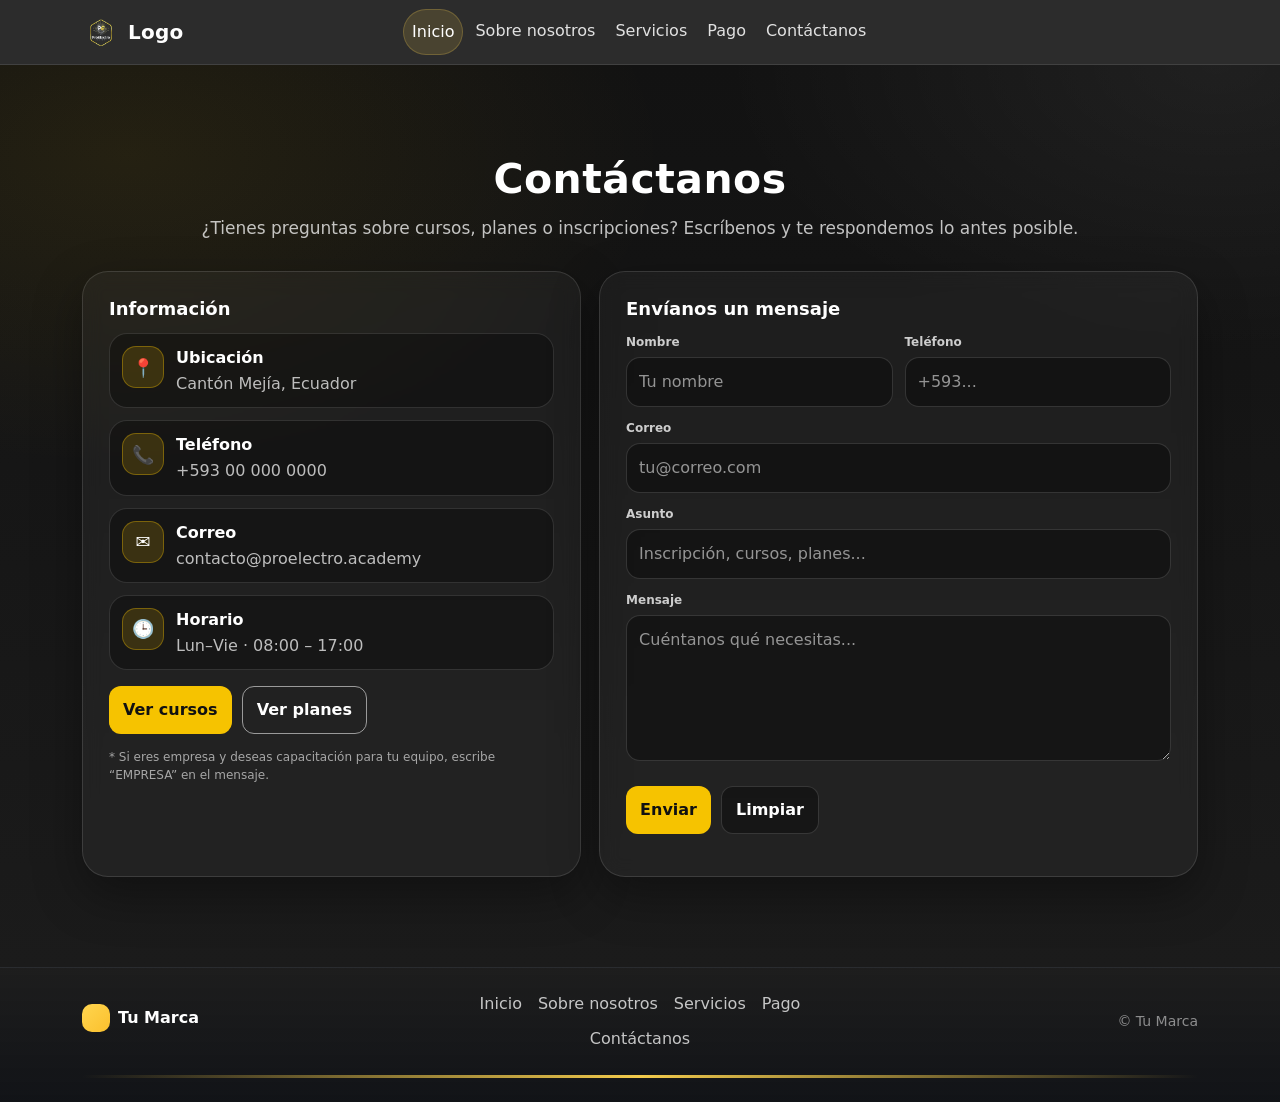
==== contactanos.html @ 2b4f97fa "informaicon" ====
<!doctype html>
<html lang="es">
<head>
  <meta charset="utf-8" />
  <meta name="viewport" content="width=device-width, initial-scale=1" />
  <title>Layout General</title>

  <!-- Bootstrap -->
  <link href="https://cdn.jsdelivr.net/npm/bootstrap@5.3.3/dist/css/bootstrap.min.css" rel="stylesheet">
  <!-- CSS -->
  <link rel="stylesheet" href="diseño.css" />
  <link rel="stylesheet" href="contactanos.css">
</head>

<body>

  <!-- NAVBAR -->
  <header class="sticky-top">
    <nav class="navbar navbar-expand-lg navbar-dark nav-oscuro">
      <div class="container">

      <!-- Logo -->
<a class="navbar-brand d-flex align-items-center gap-2" href="index.html">
  <img src="img/logo.png" alt="Logo" class="logo-img">
  <span class="brand-text d-none d-sm-inline">Logo</span>
</a>

        <!-- Toggle Mobile -->
        <button class="navbar-toggler border-0 shadow-none" type="button"
                data-bs-toggle="collapse" data-bs-target="#mainNav"
                aria-controls="mainNav" aria-expanded="false" aria-label="Abrir menú">
          <span class="navbar-toggler-icon"></span>
        </button>

        <!-- Menú -->
        <div class="collapse navbar-collapse" id="mainNav">

          <!-- Menú centrado real -->
          <ul class="navbar-nav mx-auto text-center nav-center">
            <li class="nav-item"><a class="nav-link active" href="index.html">Inicio</a></li>
            <li class="nav-item"><a class="nav-link" href="nosotros.html">Sobre nosotros</a></li>
            <li class="nav-item"><a class="nav-link" href="servicio.html">Servicios</a></li>
            <li class="nav-item"><a class="nav-link" href="pago.html">Pago</a></li>
            <li class="nav-item"><a class="nav-link" href="contactanos.html">Contáctanos</a></li>
          </ul>

          <!-- Spacer para que el centrado no se vaya (balance del logo) -->
          <div class="nav-spacer d-none d-lg-block"></div>
        </div>

      </div>
    </nav>
  </header>
  <main>

<section id="contactanos" class="contact-sec">
  <div class="container">

    <header class="contact-head">
      <h2 class="contact-title">Contáctanos</h2>
      <p class="contact-sub">
        ¿Tienes preguntas sobre cursos, planes o inscripciones? Escríbenos y te respondemos lo antes posible.
      </p>
    </header>

    <div class="contact-grid">

      <!-- Info -->
      <aside class="contact-card glass">
        <h3 class="cinfo-title">Información</h3>

        <ul class="cinfo-list">
          <li>
            <span class="cicon" aria-hidden="true">📍</span>
            <div>
              <b>Ubicación</b>
              <p>Cantón Mejía, Ecuador</p>
            </div>
          </li>

          <li>
            <span class="cicon" aria-hidden="true">📞</span>
            <div>
              <b>Teléfono</b>
              <p>+593 00 000 0000</p>
            </div>
          </li>

          <li>
            <span class="cicon" aria-hidden="true">✉️</span>
            <div>
              <b>Correo</b>
              <p>contacto@proelectro.academy</p>
            </div>
          </li>

          <li>
            <span class="cicon" aria-hidden="true">🕒</span>
            <div>
              <b>Horario</b>
              <p>Lun–Vie · 08:00 – 17:00</p>
            </div>
          </li>
        </ul>

        <div class="cinfo-cta">
          <a class="btn-yellow" href="#cursos">Ver cursos</a>
          <a class="btn-outline" href="#planes">Ver planes</a>
        </div>

        <div class="cinfo-note">
          * Si eres empresa y deseas capacitación para tu equipo, escribe “EMPRESA” en el mensaje.
        </div>
      </aside>

      <!-- Form -->
      <article class="contact-card glass">
        <h3 class="cform-title">Envíanos un mensaje</h3>

        <form class="cform" id="contactForm">
          <div class="cform-row">
            <label class="cfield">
              <span>Nombre</span>
              <input type="text" name="name" placeholder="Tu nombre" required>
            </label>

            <label class="cfield">
              <span>Teléfono</span>
              <input type="tel" name="phone" placeholder="+593..." required>
            </label>
          </div>

          <label class="cfield">
            <span>Correo</span>
            <input type="email" name="email" placeholder="tu@correo.com" required>
          </label>

          <label class="cfield">
            <span>Asunto</span>
            <input type="text" name="subject" placeholder="Inscripción, cursos, planes..." required>
          </label>

          <label class="cfield">
            <span>Mensaje</span>
            <textarea name="message" rows="5" placeholder="Cuéntanos qué necesitas..." required></textarea>
          </label>

          <div class="cform-actions">
            <button class="btn-yellow" type="submit">Enviar</button>
            <button class="btn-ghost" type="reset">Limpiar</button>
          </div>

          <p class="cform-msg" id="contactMsg" aria-live="polite"></p>
        </form>
      </article>

    </div>
  </div>
</section>

     


 </main>

  <!-- FOOTER -->
  <footer class="footer-oscuro">
    <div class="container py-4">
      <div class="row g-4 align-items-center">

        <div class="col-12 col-md-4 text-center text-md-start">
          <div class="d-inline-flex align-items-center gap-2">
            <span class="logo-box sm" aria-hidden="true"></span>
            <span class="fw-semibold">Tu Marca</span>
          </div>
        </div>

        <div class="col-12 col-md-4">
          <ul class="footer-links">
            <li><a href="index.html">Inicio</a></li>
            <li><a href="nosotros.html">Sobre nosotros</a></li>
            <li><a href="#servicios">Servicios</a></li>
            <li><a href="#pago">Pago</a></li>
            <li><a href="#contactanos">Contáctanos</a></li>
          </ul>
        </div>

        <div class="col-12 col-md-4 text-center text-md-end">
          <small class="text-white-50">© <span id="year"></span> Tu Marca</small>
        </div>
      </div>

      <div class="linea-amarilla mt-4" aria-hidden="true"></div>
    </div>
  </footer>

  <!-- Bootstrap JS -->
  <script src="https://cdn.jsdelivr.net/npm/bootstrap@5.3.3/dist/js/bootstrap.bundle.min.js"></script>
  <!-- JS -->
  <script src="app.js"></script>
</body>
</html>
---- diseño.css ----
:root{
  --dark: rgba(10,10,10,.86);      /* negro suavizado */
  --dark2: rgba(8,10,14,.96);
  --stroke: rgba(255,255,255,.10);
  --yellow: #ffd54f;
  --yellow2: #fbc02d;
}

/* MAIN BLANCO */
.main-blanco{
  background: #fff;
  color: #111;
  min-height: calc(100vh - 160px);
}

/* NAVBAR OSCURO DIFUMINADO */
.nav-oscuro{
  background: var(--dark);
  backdrop-filter: blur(10px);
  -webkit-backdrop-filter: blur(10px);
  border-bottom: 1px solid var(--stroke);
}

/* Logo */
.logo-box{
  width: 38px;
  height: 38px;
  border-radius: 12px;
  background: linear-gradient(135deg, var(--yellow), var(--yellow2));
}

.logo-box.sm{
  width: 28px;
  height: 28px;
  border-radius: 10px;
}

.logo-img{
  width: 38px;
  height: 38px;
  object-fit: contain;
}

.brand-text{
  font-weight: 700;
  letter-spacing: .2px;
}

/* Links */
.navbar .nav-link{
  color: rgba(255,255,255,.86);
  padding: .65rem .9rem;
  border-radius: 999px;
  transition: background .18s ease, transform .18s ease, color .18s ease;
}

.navbar .nav-link:hover{
  color: #fff;
  background: rgba(255,255,255,.06);
  transform: translateY(-1px);
}

.navbar .nav-link.active{
  color: #fff;
  background: rgba(255,213,79,.14);
  border: 1px solid rgba(255,213,79,.22);
}

/* Centrado real en escritorio */
.nav-center{ gap: .25rem; }
.nav-spacer{ width: 120px; } /* balancea el logo */

/* Mobile: menú bonito */
@media (max-width: 991.98px){
  .navbar-collapse{
    margin-top: .6rem;
    padding: .75rem;
    border: 1px solid var(--stroke);
    border-radius: 16px;
    background: rgba(10,10,10,.75);
  }
  .navbar .nav-link{
    display: block;
    padding: .85rem 1rem;
  }
}

/* FOOTER */
.footer-oscuro{
  background: linear-gradient(180deg, rgba(10,10,10,.92), var(--dark2));
  color: #fff;
  border-top: 1px solid var(--stroke);
}

.footer-links{
  list-style: none;
  padding: 0;
  margin: 0;
  display: flex;
  flex-wrap: wrap;
  gap: .7rem 1rem;
  justify-content: center;
}

.footer-links a{
  color: rgba(255,255,255,.75);
  text-decoration: none;
  border-bottom: 1px solid transparent;
  padding-bottom: 2px;
  transition: color .18s ease, border-color .18s ease;
}

.footer-links a:hover{
  color: #fff;
  border-color: rgba(255,213,79,.6);
}

.linea-amarilla{
  height: 3px;
  border-radius: 999px;
  background: linear-gradient(90deg, transparent, rgba(255,213,79,.95), transparent);
}
---- contactanos.css ----
/* =========================
   CONTACTO (SOLO SECCIÓN)
========================= */

.contact-sec{
  padding: clamp(56px, 7vw, 96px) 0;
  background:
    radial-gradient(900px 520px at 10% 10%, rgba(246,195,0,.08), transparent 60%),
    radial-gradient(900px 520px at 95% 0%, rgba(255,255,255,.06), transparent 55%),
    linear-gradient(180deg, #121212, #1b1b1b);
  color: #fff;
}

.container{
  width: min(1200px, calc(100% - 36px));
  margin: 0 auto;
}

.glass{
  background: rgba(255,255,255,.04);
  border: 1px solid rgba(255,255,255,.12);
  box-shadow: 0 18px 48px rgba(0,0,0,.35);
  backdrop-filter: blur(10px);
}

/* Head */
.contact-head{
  text-align: center;
  max-width: 900px;
  margin: 0 auto clamp(18px, 3vw, 28px);
}

.contact-title{
  margin: 0 0 10px;
  font-weight: 900;
  letter-spacing: .5px;
  font-size: clamp(26px, 3.2vw, 44px);
}

.contact-sub{
  margin: 0;
  color: rgba(255,255,255,.74);
  font-size: clamp(14px, 1.35vw, 17px);
  line-height: 1.7;
}

/* Grid responsive real */
.contact-grid{
  display: grid;
  gap: 18px;
  grid-template-columns: 1fr 1.2fr;
  align-items: stretch;
}

@media (max-width: 980px){
  .contact-grid{ grid-template-columns: 1fr; }
}

/* Card */
.contact-card{
  border-radius: 26px;
  overflow: hidden;
  padding: clamp(18px, 2.2vw, 26px);
}

/* Info */
.cinfo-title,
.cform-title{
  margin: 0 0 14px;
  font-weight: 900;
  font-size: 18px;
}

.cinfo-list{
  list-style: none;
  padding: 0;
  margin: 0 0 16px;
  display: grid;
  gap: 12px;
}

.cinfo-list li{
  display: grid;
  grid-template-columns: 42px 1fr;
  gap: 12px;
  align-items: start;
  padding: 12px 12px;
  border-radius: 18px;
  background: rgba(0,0,0,.30);
  border: 1px solid rgba(255,255,255,.12);
}

.cicon{
  width: 42px;
  height: 42px;
  border-radius: 14px;
  display: grid;
  place-items: center;
  background: rgba(246,195,0,.16);
  border: 1px solid rgba(246,195,0,.35);
  font-size: 18px;
}

.cinfo-list b{
  display: block;
  margin-bottom: 2px;
}

.cinfo-list p{
  margin: 0;
  color: rgba(255,255,255,.72);
  line-height: 1.45;
}

.cinfo-cta{
  display: flex;
  gap: 10px;
  flex-wrap: wrap;
  margin-top: 10px;
}

.cinfo-note{
  margin-top: 14px;
  color: rgba(255,255,255,.60);
  font-size: 12px;
  line-height: 1.5;
}

/* Form */
.cform{
  display: grid;
  gap: 12px;
}

.cform-row{
  display: grid;
  gap: 12px;
  grid-template-columns: 1fr 1fr;
}

@media (max-width: 520px){
  .cform-row{ grid-template-columns: 1fr; }
}

.cfield span{
  display: block;
  font-weight: 800;
  font-size: 12px;
  color: rgba(255,255,255,.78);
  margin: 0 0 6px;
}

.cfield input,
.cfield textarea{
  width: 100%;
  border-radius: 14px;
  padding: 12px 12px;
  background: rgba(0,0,0,.35);
  border: 1px solid rgba(255,255,255,.14);
  color: #fff;
  outline: none;
}

.cfield input::placeholder,
.cfield textarea::placeholder{
  color: rgba(255,255,255,.55);
}

.cfield input:focus,
.cfield textarea:focus{
  border-color: rgba(246,195,0,.55);
}

.cform-actions{
  display: flex;
  gap: 10px;
  flex-wrap: wrap;
  margin-top: 6px;
}

/* Buttons */
.btn-yellow{
  display: inline-flex;
  align-items: center;
  justify-content: center;
  gap: 10px;
  border: none;
  border-radius: 12px;
  padding: 11px 14px;
  background: #f6c300;
  color: #111;
  font-weight: 900;
  text-decoration: none;
  transition: .2s ease;
}

.btn-yellow:hover{
  filter: brightness(1.06);
  transform: translateY(-1px);
}

.btn-outline{
  display: inline-flex;
  align-items: center;
  justify-content: center;
  border-radius: 12px;
  padding: 11px 14px;
  background: transparent;
  border: 1px solid rgba(255,255,255,.55);
  color: #fff;
  font-weight: 900;
  text-decoration: none;
  transition: .2s ease;
}
.btn-outline:hover{
  border-color: rgba(246,195,0,.55);
  transform: translateY(-1px);
}

.btn-ghost{
  border-radius: 12px;
  padding: 11px 14px;
  background: rgba(0,0,0,.35);
  border: 1px solid rgba(255,255,255,.14);
  color: #fff;
  font-weight: 900;
  transition: .2s ease;
}
.btn-ghost:hover{
  border-color: rgba(246,195,0,.55);
  transform: translateY(-1px);
}

.cform-msg{
  margin: 4px 0 0;
  color: rgba(255,255,255,.75);
  font-size: 13px;
}
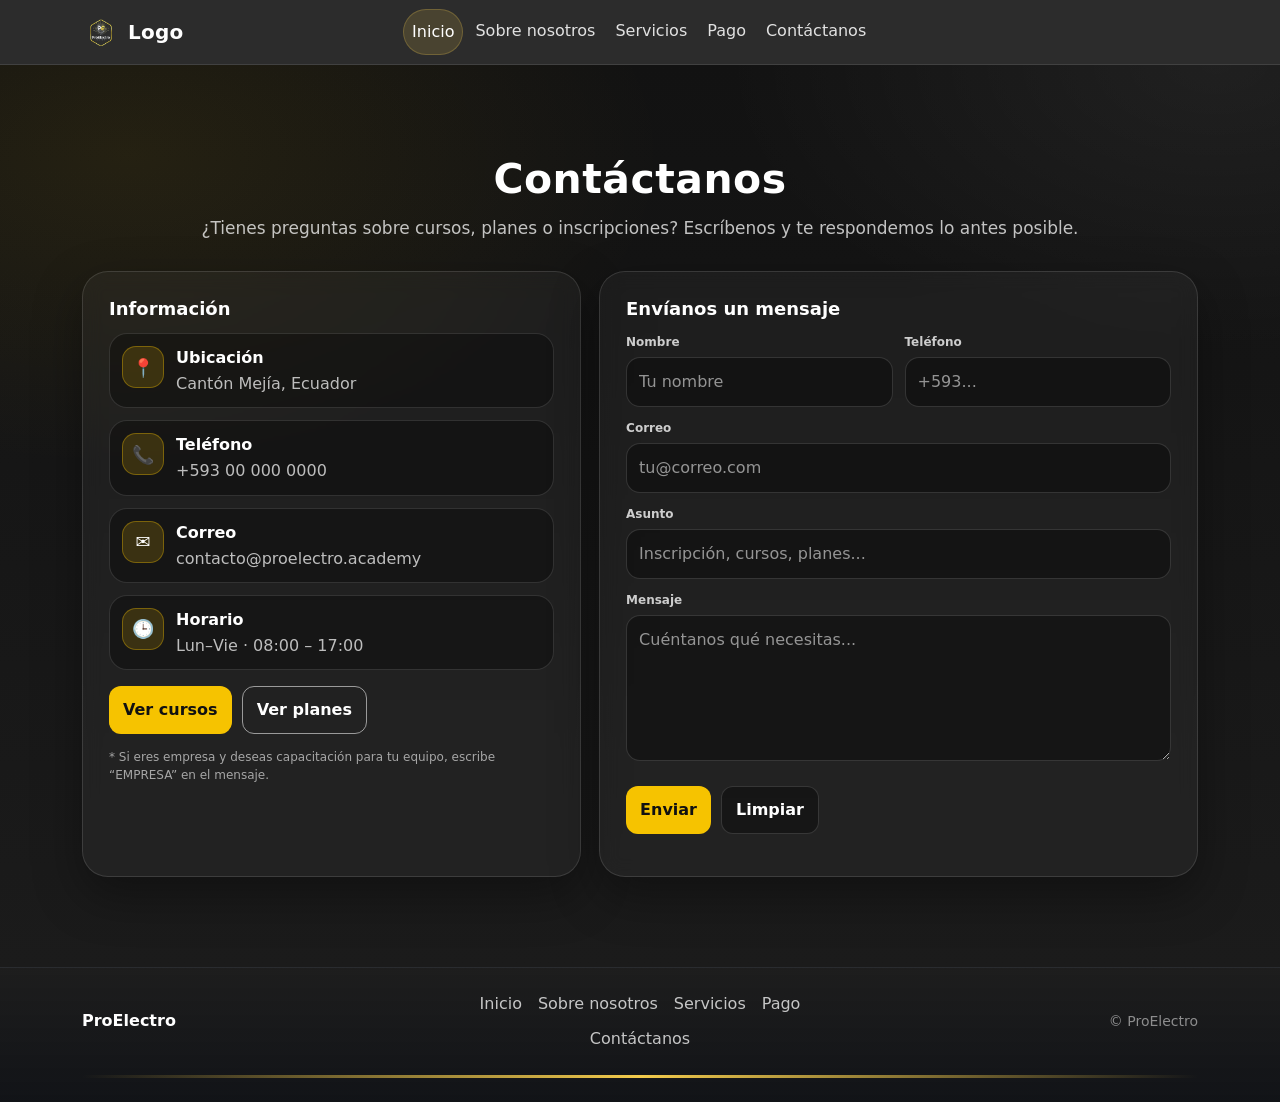
==== commit 12bbc920: "d" ====
--- a/contactanos.html
+++ b/contactanos.html
@@ -1,202 +1,238 @@
 <!doctype html>
 <html lang="es">
-<head>
-  <meta charset="utf-8" />
-  <meta name="viewport" content="width=device-width, initial-scale=1" />
-  <title>Layout General</title>
-
-  <!-- Bootstrap -->
-  <link href="https://cdn.jsdelivr.net/npm/bootstrap@5.3.3/dist/css/bootstrap.min.css" rel="stylesheet">
-  <!-- CSS -->
-  <link rel="stylesheet" href="diseño.css" />
-  <link rel="stylesheet" href="contactanos.css">
-</head>
-
-<body>
-
-  <!-- NAVBAR -->
-  <header class="sticky-top">
-    <nav class="navbar navbar-expand-lg navbar-dark nav-oscuro">
-      <div class="container">
-
-      <!-- Logo -->
-<a class="navbar-brand d-flex align-items-center gap-2" href="index.html">
-  <img src="img/logo.png" alt="Logo" class="logo-img">
-  <span class="brand-text d-none d-sm-inline">Logo</span>
-</a>
-
-        <!-- Toggle Mobile -->
-        <button class="navbar-toggler border-0 shadow-none" type="button"
-                data-bs-toggle="collapse" data-bs-target="#mainNav"
-                aria-controls="mainNav" aria-expanded="false" aria-label="Abrir menú">
-          <span class="navbar-toggler-icon"></span>
-        </button>
-
-        <!-- Menú -->
-        <div class="collapse navbar-collapse" id="mainNav">
-
-          <!-- Menú centrado real -->
-          <ul class="navbar-nav mx-auto text-center nav-center">
-            <li class="nav-item"><a class="nav-link active" href="index.html">Inicio</a></li>
-            <li class="nav-item"><a class="nav-link" href="nosotros.html">Sobre nosotros</a></li>
-            <li class="nav-item"><a class="nav-link" href="servicio.html">Servicios</a></li>
-            <li class="nav-item"><a class="nav-link" href="pago.html">Pago</a></li>
-            <li class="nav-item"><a class="nav-link" href="contactanos.html">Contáctanos</a></li>
-          </ul>
-
-          <!-- Spacer para que el centrado no se vaya (balance del logo) -->
-          <div class="nav-spacer d-none d-lg-block"></div>
+  <head>
+    <meta charset="utf-8" />
+    <meta name="viewport" content="width=device-width, initial-scale=1" />
+    <title>Layout General</title>
+
+    <!-- Bootstrap -->
+    <link
+      href="https://cdn.jsdelivr.net/npm/bootstrap@5.3.3/dist/css/bootstrap.min.css"
+      rel="stylesheet"
+    />
+    <!-- CSS -->
+    <link rel="stylesheet" href="diseño.css" />
+    <link rel="stylesheet" href="contactanos.css" />
+  </head>
+
+  <body>
+    <!-- NAVBAR -->
+    <header class="sticky-top">
+      <nav class="navbar navbar-expand-lg navbar-dark nav-oscuro">
+        <div class="container">
+          <!-- Logo -->
+          <a
+            class="navbar-brand d-flex align-items-center gap-2"
+            href="index.html"
+          >
+            <img src="img/logo.png" alt="Logo" class="logo-img" />
+            <span class="brand-text d-none d-sm-inline">Logo</span>
+          </a>
+
+          <!-- Toggle Mobile -->
+          <button
+            class="navbar-toggler border-0 shadow-none"
+            type="button"
+            data-bs-toggle="collapse"
+            data-bs-target="#mainNav"
+            aria-controls="mainNav"
+            aria-expanded="false"
+            aria-label="Abrir menú"
+          >
+            <span class="navbar-toggler-icon"></span>
+          </button>
+
+          <!-- Menú -->
+          <div class="collapse navbar-collapse" id="mainNav">
+            <!-- Menú centrado real -->
+            <ul class="navbar-nav mx-auto text-center nav-center">
+              <li class="nav-item">
+                <a class="nav-link active" href="index.html">Inicio</a>
+              </li>
+              <li class="nav-item">
+                <a class="nav-link" href="nosotros.html">Sobre nosotros</a>
+              </li>
+              <li class="nav-item">
+                <a class="nav-link" href="servicio.html">Servicios</a>
+              </li>
+              <li class="nav-item">
+                <a class="nav-link" href="pago.html">Pago</a>
+              </li>
+              <li class="nav-item">
+                <a class="nav-link" href="contactanos.html">Contáctanos</a>
+              </li>
+            </ul>
+
+            <!-- Spacer para que el centrado no se vaya (balance del logo) -->
+            <div class="nav-spacer d-none d-lg-block"></div>
+          </div>
         </div>
-
+      </nav>
+    </header>
+    <main>
+      <section id="contactanos" class="contact-sec">
+        <div class="container">
+          <header class="contact-head">
+            <h2 class="contact-title">Contáctanos</h2>
+            <p class="contact-sub">
+              ¿Tienes preguntas sobre cursos, planes o inscripciones? Escríbenos
+              y te respondemos lo antes posible.
+            </p>
+          </header>
+
+          <div class="contact-grid">
+            <!-- Info -->
+            <aside class="contact-card glass">
+              <h3 class="cinfo-title">Información</h3>
+
+              <ul class="cinfo-list">
+                <li>
+                  <span class="cicon" aria-hidden="true">📍</span>
+                  <div>
+                    <b>Ubicación</b>
+                    <p>Cantón Mejía, Ecuador</p>
+                  </div>
+                </li>
+
+                <li>
+                  <span class="cicon" aria-hidden="true">📞</span>
+                  <div>
+                    <b>Teléfono</b>
+                    <p>+593 00 000 0000</p>
+                  </div>
+                </li>
+
+                <li>
+                  <span class="cicon" aria-hidden="true">✉️</span>
+                  <div>
+                    <b>Correo</b>
+                    <p>contacto@proelectro.academy</p>
+                  </div>
+                </li>
+
+                <li>
+                  <span class="cicon" aria-hidden="true">🕒</span>
+                  <div>
+                    <b>Horario</b>
+                    <p>Lun–Vie · 08:00 – 17:00</p>
+                  </div>
+                </li>
+              </ul>
+
+              <div class="cinfo-cta">
+                <a class="btn-yellow" href="#cursos">Ver cursos</a>
+                <a class="btn-outline" href="#planes">Ver planes</a>
+              </div>
+
+              <div class="cinfo-note">
+                * Si eres empresa y deseas capacitación para tu equipo, escribe
+                “EMPRESA” en el mensaje.
+              </div>
+            </aside>
+
+            <!-- Form -->
+            <article class="contact-card glass">
+              <h3 class="cform-title">Envíanos un mensaje</h3>
+
+              <form class="cform" id="contactForm">
+                <div class="cform-row">
+                  <label class="cfield">
+                    <span>Nombre</span>
+                    <input
+                      type="text"
+                      name="name"
+                      placeholder="Tu nombre"
+                      required
+                    />
+                  </label>
+
+                  <label class="cfield">
+                    <span>Teléfono</span>
+                    <input
+                      type="tel"
+                      name="phone"
+                      placeholder="+593..."
+                      required
+                    />
+                  </label>
+                </div>
+
+                <label class="cfield">
+                  <span>Correo</span>
+                  <input
+                    type="email"
+                    name="email"
+                    placeholder="tu@correo.com"
+                    required
+                  />
+                </label>
+
+                <label class="cfield">
+                  <span>Asunto</span>
+                  <input
+                    type="text"
+                    name="subject"
+                    placeholder="Inscripción, cursos, planes..."
+                    required
+                  />
+                </label>
+
+                <label class="cfield">
+                  <span>Mensaje</span>
+                  <textarea
+                    name="message"
+                    rows="5"
+                    placeholder="Cuéntanos qué necesitas..."
+                    required
+                  ></textarea>
+                </label>
+
+                <div class="cform-actions">
+                  <button class="btn-yellow" type="submit">Enviar</button>
+                  <button class="btn-ghost" type="reset">Limpiar</button>
+                </div>
+
+                <p class="cform-msg" id="contactMsg" aria-live="polite"></p>
+              </form>
+            </article>
+          </div>
+        </div>
+      </section>
+    </main>
+
+    <!-- FOOTER -->
+    <footer class="footer-oscuro">
+      <div class="container py-4">
+        <div class="row g-4 align-items-center">
+          <div class="col-12 col-md-4 text-center text-md-start">
+            <div class="d-inline-flex align-items-center gap-2">
+              <span class="fw-semibold">ProElectro</span>
+            </div>
+          </div>
+
+          <div class="col-12 col-md-4">
+            <ul class="footer-links">
+              <li><a href="index.html">Inicio</a></li>
+              <li><a href="nosotros.html">Sobre nosotros</a></li>
+              <li><a href="seccion.html">Servicios</a></li>
+              <li><a href="pago.html">Pago</a></li>
+              <li><a href="contactanos.html">Contáctanos</a></li>
+            </ul>
+          </div>
+
+          <div class="col-12 col-md-4 text-center text-md-end">
+            <small class="text-white-50"
+              >© <span id="year"></span> ProElectro</small
+            >
+          </div>
+        </div>
+
+        <div class="linea-amarilla mt-4" aria-hidden="true"></div>
       </div>
-    </nav>
-  </header>
-  <main>
-
-<section id="contactanos" class="contact-sec">
-  <div class="container">
-
-    <header class="contact-head">
-      <h2 class="contact-title">Contáctanos</h2>
-      <p class="contact-sub">
-        ¿Tienes preguntas sobre cursos, planes o inscripciones? Escríbenos y te respondemos lo antes posible.
-      </p>
-    </header>
-
-    <div class="contact-grid">
-
-      <!-- Info -->
-      <aside class="contact-card glass">
-        <h3 class="cinfo-title">Información</h3>
-
-        <ul class="cinfo-list">
-          <li>
-            <span class="cicon" aria-hidden="true">📍</span>
-            <div>
-              <b>Ubicación</b>
-              <p>Cantón Mejía, Ecuador</p>
-            </div>
-          </li>
-
-          <li>
-            <span class="cicon" aria-hidden="true">📞</span>
-            <div>
-              <b>Teléfono</b>
-              <p>+593 00 000 0000</p>
-            </div>
-          </li>
-
-          <li>
-            <span class="cicon" aria-hidden="true">✉️</span>
-            <div>
-              <b>Correo</b>
-              <p>contacto@proelectro.academy</p>
-            </div>
-          </li>
-
-          <li>
-            <span class="cicon" aria-hidden="true">🕒</span>
-            <div>
-              <b>Horario</b>
-              <p>Lun–Vie · 08:00 – 17:00</p>
-            </div>
-          </li>
-        </ul>
-
-        <div class="cinfo-cta">
-          <a class="btn-yellow" href="#cursos">Ver cursos</a>
-          <a class="btn-outline" href="#planes">Ver planes</a>
-        </div>
-
-        <div class="cinfo-note">
-          * Si eres empresa y deseas capacitación para tu equipo, escribe “EMPRESA” en el mensaje.
-        </div>
-      </aside>
-
-      <!-- Form -->
-      <article class="contact-card glass">
-        <h3 class="cform-title">Envíanos un mensaje</h3>
-
-        <form class="cform" id="contactForm">
-          <div class="cform-row">
-            <label class="cfield">
-              <span>Nombre</span>
-              <input type="text" name="name" placeholder="Tu nombre" required>
-            </label>
-
-            <label class="cfield">
-              <span>Teléfono</span>
-              <input type="tel" name="phone" placeholder="+593..." required>
-            </label>
-          </div>
-
-          <label class="cfield">
-            <span>Correo</span>
-            <input type="email" name="email" placeholder="tu@correo.com" required>
-          </label>
-
-          <label class="cfield">
-            <span>Asunto</span>
-            <input type="text" name="subject" placeholder="Inscripción, cursos, planes..." required>
-          </label>
-
-          <label class="cfield">
-            <span>Mensaje</span>
-            <textarea name="message" rows="5" placeholder="Cuéntanos qué necesitas..." required></textarea>
-          </label>
-
-          <div class="cform-actions">
-            <button class="btn-yellow" type="submit">Enviar</button>
-            <button class="btn-ghost" type="reset">Limpiar</button>
-          </div>
-
-          <p class="cform-msg" id="contactMsg" aria-live="polite"></p>
-        </form>
-      </article>
-
-    </div>
-  </div>
-</section>
-
-     
-
-
- </main>
-
-  <!-- FOOTER -->
-  <footer class="footer-oscuro">
-    <div class="container py-4">
-      <div class="row g-4 align-items-center">
-
-        <div class="col-12 col-md-4 text-center text-md-start">
-          <div class="d-inline-flex align-items-center gap-2">
-            <span class="logo-box sm" aria-hidden="true"></span>
-            <span class="fw-semibold">Tu Marca</span>
-          </div>
-        </div>
-
-        <div class="col-12 col-md-4">
-          <ul class="footer-links">
-            <li><a href="index.html">Inicio</a></li>
-            <li><a href="nosotros.html">Sobre nosotros</a></li>
-            <li><a href="#servicios">Servicios</a></li>
-            <li><a href="#pago">Pago</a></li>
-            <li><a href="#contactanos">Contáctanos</a></li>
-          </ul>
-        </div>
-
-        <div class="col-12 col-md-4 text-center text-md-end">
-          <small class="text-white-50">© <span id="year"></span> Tu Marca</small>
-        </div>
-      </div>
-
-      <div class="linea-amarilla mt-4" aria-hidden="true"></div>
-    </div>
-  </footer>
-
-  <!-- Bootstrap JS -->
-  <script src="https://cdn.jsdelivr.net/npm/bootstrap@5.3.3/dist/js/bootstrap.bundle.min.js"></script>
-  <!-- JS -->
-  <script src="app.js"></script>
-</body>
-</html>+    </footer>
+    <!-- Bootstrap JS -->
+    <script src="https://cdn.jsdelivr.net/npm/bootstrap@5.3.3/dist/js/bootstrap.bundle.min.js"></script>
+    <!-- JS -->
+    <script src="app.js"></script>
+  </body>
+</html>
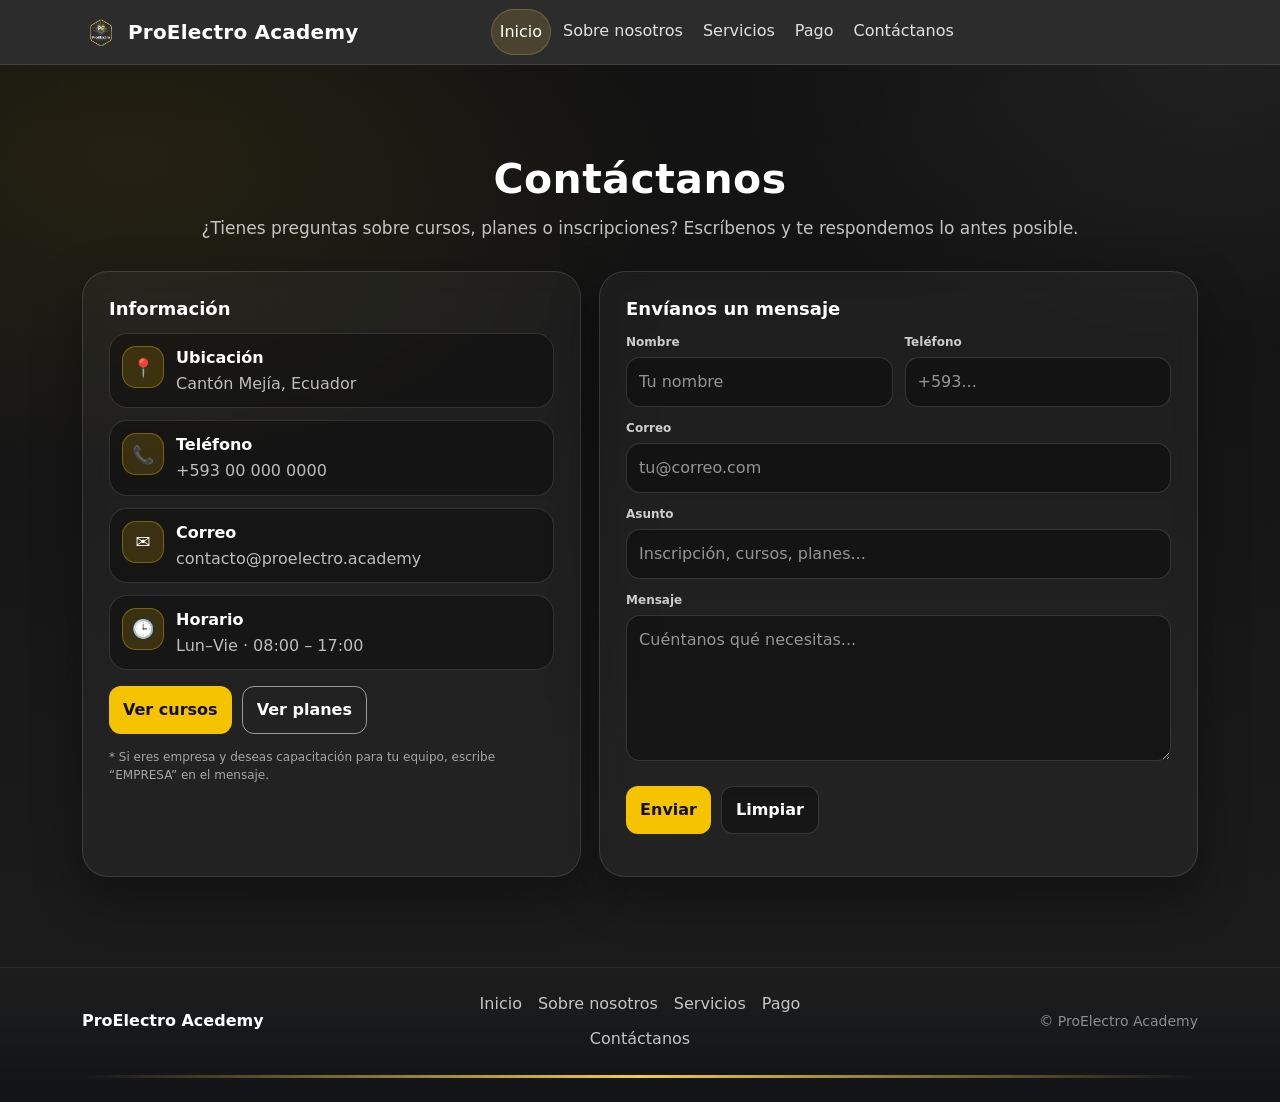
==== commit 5cdfbfee: "t" ====
--- a/contactanos.html
+++ b/contactanos.html
@@ -16,59 +16,42 @@
   </head>
 
   <body>
-    <!-- NAVBAR -->
-    <header class="sticky-top">
-      <nav class="navbar navbar-expand-lg navbar-dark nav-oscuro">
-        <div class="container">
-          <!-- Logo -->
-          <a
-            class="navbar-brand d-flex align-items-center gap-2"
-            href="index.html"
-          >
-            <img src="img/logo.png" alt="Logo" class="logo-img" />
-            <span class="brand-text d-none d-sm-inline">Logo</span>
-          </a>
-
-          <!-- Toggle Mobile -->
-          <button
-            class="navbar-toggler border-0 shadow-none"
-            type="button"
-            data-bs-toggle="collapse"
-            data-bs-target="#mainNav"
-            aria-controls="mainNav"
-            aria-expanded="false"
-            aria-label="Abrir menú"
-          >
-            <span class="navbar-toggler-icon"></span>
-          </button>
-
-          <!-- Menú -->
-          <div class="collapse navbar-collapse" id="mainNav">
-            <!-- Menú centrado real -->
-            <ul class="navbar-nav mx-auto text-center nav-center">
-              <li class="nav-item">
-                <a class="nav-link active" href="index.html">Inicio</a>
-              </li>
-              <li class="nav-item">
-                <a class="nav-link" href="nosotros.html">Sobre nosotros</a>
-              </li>
-              <li class="nav-item">
-                <a class="nav-link" href="servicio.html">Servicios</a>
-              </li>
-              <li class="nav-item">
-                <a class="nav-link" href="pago.html">Pago</a>
-              </li>
-              <li class="nav-item">
-                <a class="nav-link" href="contactanos.html">Contáctanos</a>
-              </li>
-            </ul>
-
-            <!-- Spacer para que el centrado no se vaya (balance del logo) -->
-            <div class="nav-spacer d-none d-lg-block"></div>
-          </div>
-        </div>
-      </nav>
-    </header>
+     <!-- NAVBAR -->
+  <header class="sticky-top">
+    <nav class="navbar navbar-expand-lg navbar-dark nav-oscuro">
+      <div class="container">
+
+        <!-- Logo -->
+        <a class="navbar-brand d-flex align-items-center gap-2" href="index.html">
+          <img src="img/logo.png" alt="Logo" class="logo-img">
+          <span class="brand-text d-none d-sm-inline">ProElectro Academy</span>
+        </a>
+
+        <!-- Toggle Mobile -->
+        <button class="navbar-toggler border-0 shadow-none" type="button" data-bs-toggle="collapse"
+          data-bs-target="#mainNav" aria-controls="mainNav" aria-expanded="false" aria-label="Abrir menú">
+          <span class="navbar-toggler-icon"></span>
+        </button>
+
+        <!-- Menú -->
+        <div class="collapse navbar-collapse" id="mainNav">
+
+          <!-- Menú centrado real -->
+          <ul class="navbar-nav mx-auto text-center nav-center">
+            <li class="nav-item"><a class="nav-link active" href="index.html">Inicio</a></li>
+            <li class="nav-item"><a class="nav-link" href="nosotros.html">Sobre nosotros</a></li>
+            <li class="nav-item"><a class="nav-link" href="servicio.html">Servicios</a></li>
+            <li class="nav-item"><a class="nav-link" href="pago.html">Pago</a></li>
+            <li class="nav-item"><a class="nav-link" href="contactanos.html">Contáctanos</a></li>
+          </ul>
+
+          <!-- Spacer para que el centrado no se vaya (balance del logo) -->
+          <div class="nav-spacer d-none d-lg-block"></div>
+        </div>
+
+      </div>
+    </nav>
+  </header>
     <main>
       <section id="contactanos" class="contact-sec">
         <div class="container">
@@ -201,35 +184,36 @@
     </main>
 
     <!-- FOOTER -->
-    <footer class="footer-oscuro">
-      <div class="container py-4">
-        <div class="row g-4 align-items-center">
-          <div class="col-12 col-md-4 text-center text-md-start">
-            <div class="d-inline-flex align-items-center gap-2">
-              <span class="fw-semibold">ProElectro</span>
-            </div>
+  <footer class="footer-oscuro">
+    <div class="container py-4">
+      <div class="row g-4 align-items-center">
+
+        <div class="col-12 col-md-4 text-center text-md-start">
+          <div class="d-inline-flex align-items-center gap-2">
+
+            <span class="fw-semibold">ProElectro Acedemy</span>
           </div>
-
-          <div class="col-12 col-md-4">
-            <ul class="footer-links">
-              <li><a href="index.html">Inicio</a></li>
-              <li><a href="nosotros.html">Sobre nosotros</a></li>
-              <li><a href="seccion.html">Servicios</a></li>
-              <li><a href="pago.html">Pago</a></li>
-              <li><a href="contactanos.html">Contáctanos</a></li>
-            </ul>
-          </div>
-
-          <div class="col-12 col-md-4 text-center text-md-end">
-            <small class="text-white-50"
-              >© <span id="year"></span> ProElectro</small
-            >
-          </div>
-        </div>
-
-        <div class="linea-amarilla mt-4" aria-hidden="true"></div>
+        </div>
+
+        <div class="col-12 col-md-4">
+          <ul class="footer-links">
+            <li><a href="index.html">Inicio</a></li>
+            <li><a href="nosotros.html">Sobre nosotros</a></li>
+            <li><a href="seccion.html">Servicios</a></li>
+            <li><a href="pago.html">Pago</a></li>
+            <li><a href="contactanos.html">Contáctanos</a></li>
+          </ul>
+        </div>
+
+        <div class="col-12 col-md-4 text-center text-md-end">
+          <small class="text-white-50">© <span id="year"></span> ProElectro Academy</small>
+        </div>
       </div>
-    </footer>
+
+      <div class="linea-amarilla mt-4" aria-hidden="true"></div>
+    </div>
+  </footer>
+
     <!-- Bootstrap JS -->
     <script src="https://cdn.jsdelivr.net/npm/bootstrap@5.3.3/dist/js/bootstrap.bundle.min.js"></script>
     <!-- JS -->
